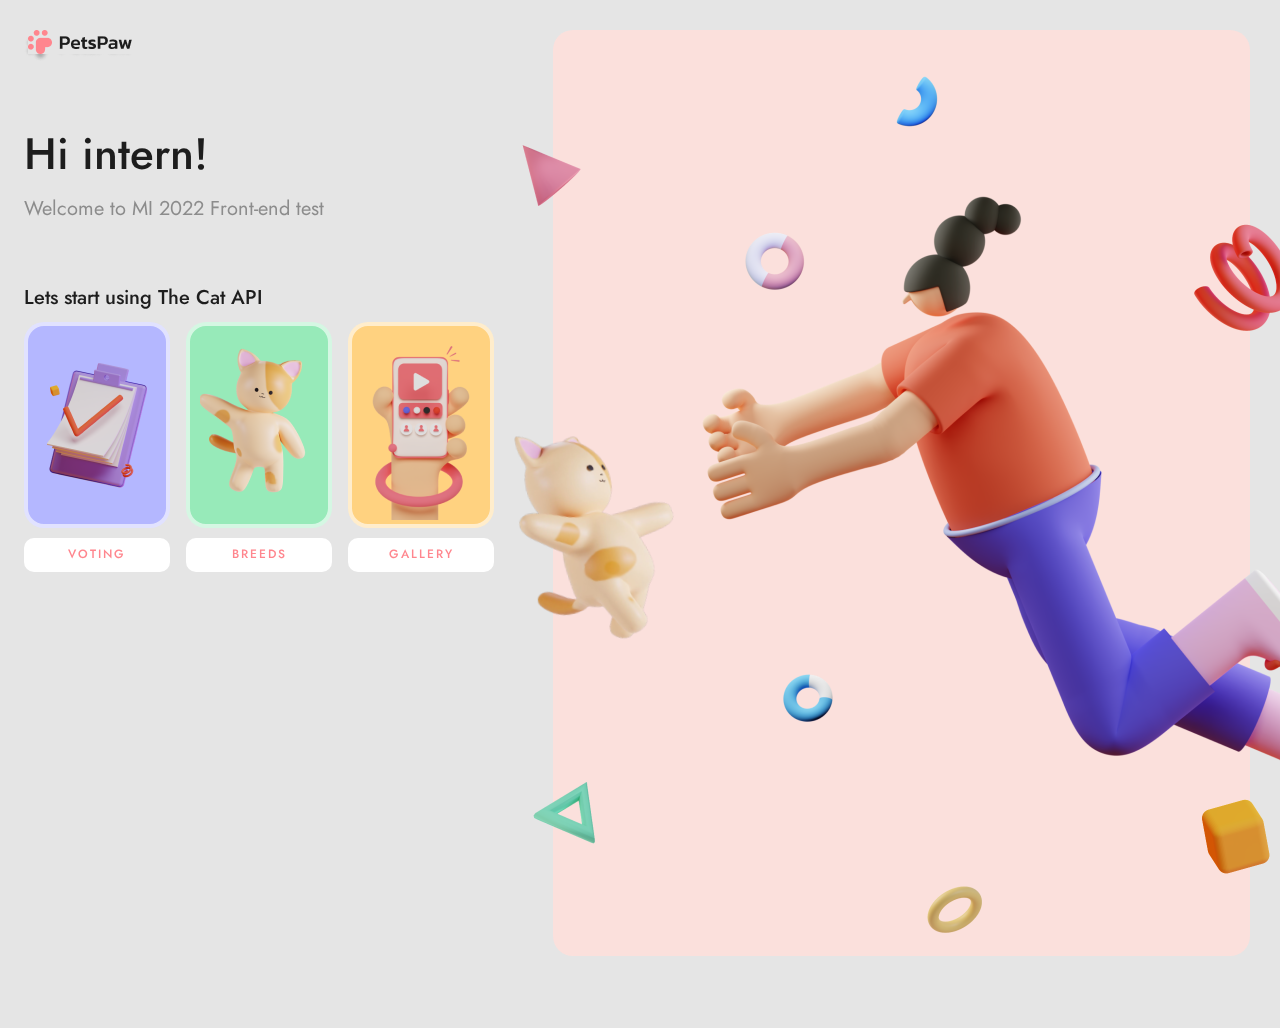
==== index.html @ 1d7abf95 "first commit" ====
<!DOCTYPE html>
<html lang="en">
<head>
  <meta charset="UTF-8">
  <meta http-equiv="X-UA-Compatible" content="IE=edge">
  <meta name="viewport" content="width=device-width, initial-scale=1.0">
  <link rel="preconnect" href="https://fonts.googleapis.com">
<link rel="preconnect" href="https://fonts.gstatic.com" crossorigin>
<link href="https://fonts.googleapis.com/css2?family=Jost:wght@400;500;700&display=swap" rel="stylesheet">
  <link rel="stylesheet" href="./icomoon/style.css">
  <link rel="stylesheet" href="./scss/normalize.css">
  <link rel="stylesheet" href="./scss/style.css">
  <title>Document</title>
</head>
<body >
  <div class="wrap">
    <div class="wrap__container-left">
    <header class="header">
      <div class="header__container">
        <div class="header__logo">
          <a href="/"><img src="./image/logo.png" alt="Logo"></a>
        </div>
        
      </div>
    </header> 
    <main class="main">
      <div class="main__container">
        <div class="main__fix-block">
          <h2 class="main__title">
            Hi intern!
          </h2>
          <span class="main__sub-title">
            Welcome to MI 2022 Front-end test
          </span>
          <h3 class="main__text">
            Lets start using The Cat API
          </h3>
          <div class="main__cards">
            <div class="main__item">
              <div class="main__img bg-purpur">
                <img src="./image/vote.png" alt="">
              </div>
              <a href="/Voting.html"><div class="main__btn btn">VOTING</div></a>
            </div>
            <div class="main__item">
              <div class="main__img bg-green">
                <img src="./image/pet-breeds.png" alt="">
              </div>
              <a href="Breeds.html"><div class="main__btn btn">BREEDS</div></a>
            </div>
            <div class="main__item">
              <div class="main__img bg-yellow">
                <img src="./image/images-search.png" alt="">
              </div>
              <a href="Gallery.html"><div class="main__btn btn">GALLERY</div></a>
            </div>
          </div>
        </div>
        </div>
      </div>
    </main>
    <div class="wrap__container-right color_bg">
      
      <div class="img_home">
        <img src="./image/girl-and-pet.png" alt="">
      </div>
    </div>
  </div>


  <script src="./js/elements.js"></script>
</body>
</html>
---- icomoon/style.css ----
@font-face {
  font-family: 'icomoon';
  src:  url('fonts/icomoon.eot?8xhl5u');
  src:  url('fonts/icomoon.eot?8xhl5u#iefix') format('embedded-opentype'),
    url('fonts/icomoon.ttf?8xhl5u') format('truetype'),
    url('fonts/icomoon.woff?8xhl5u') format('woff'),
    url('fonts/icomoon.svg?8xhl5u#icomoon') format('svg');
  font-weight: normal;
  font-style: normal;
  font-display: block;
}

[class^="icon-"], [class*=" icon-"] {
  /* use !important to prevent issues with browser extensions that change fonts */
  font-family: 'icomoon' !important;
  speak: never;
  font-style: normal;
  font-weight: normal;
  font-variant: normal;
  text-transform: none;
  line-height: 1;

  /* Better Font Rendering =========== */
  -webkit-font-smoothing: antialiased;
  -moz-osx-font-smoothing: grayscale;
}

.icon-arrow-back:before {
  content: "\e900";
  color: #ff868e;
}
.icon-close:before {
  content: "\e901";
  color: #ff868e;
}
.icon-dislike:before {
  content: "\e902";
  color: #ff868e;
}
.icon-error:before {
  content: "\e903";
  color: #ff868e;
}
.icon-fav-color:before {
  content: "\e904";
  color: #ff868e;
}
.icon-favorite:before {
  content: "\e905";
  color: #ff868e;
}
.icon-like:before {
  content: "\e906";
  color: #ff868e;
}
.icon-like.active:before {
  content: "\e906";
  color: #fff;
}

.icon-search:before {
  content: "\e907";
  color: #ff868e;
}

.icon-search:before {
  content: "\e907";
  color: #ff868e;
  transition: all .1s ease;
}

.icon-sort-color:before {
  content: "\e908";
  color: #ff868e;
}
.icon-success:before {
  content: "\e909";
  color: #97eab9;
}
.icon-update:before {
  content: "\e90a";
  color: #ff868e;
}
.icon-upload:before {
  content: "\e90b";
  color: #ff868e;
}
---- scss/style.css ----
.voting__like{width:80px;height:80px;background:#97eab9;border:none;font-size:30px;transition:all .1s ease}.voting__like:hover{background:rgba(151,234,185,.3)}.voting__like:hover::before{color:#97eab9}.voting__like::before{color:#fff}.voting__favor{width:80px;height:80px;background:#ff868e;border:none;font-size:30px;transition:all .1s ease}.voting__favor:hover{background:rgba(255,134,142,.3)}.voting__favor:hover::before{color:#ff868e}.voting__favor::before{color:#fff}.voting__dislike{width:80px;height:80px;background:#ffd280;border:none;font-size:30px;transition:all .1s ease}.voting__dislike:hover{background:rgba(255,210,128,.3)}.voting__dislike:hover::before{color:#ffd280}.voting__dislike::before{color:#fff}.voting__img{margin-bottom:52px;position:relative}.voting__btn-actions{display:inline-block;position:absolute;bottom:0;left:50%;transform:translate(-50%, 50%);border-radius:20px;background:#fff;overflow:hidden;border:4px solid #fff}.voting__item{display:flex;justify-content:space-between;align-items:center;background:#f8f8f7;padding:15px;border-radius:10px;margin-bottom:10px}.voting__time{padding:10px;background:#fff;font-weight:400;font-size:16px;line-height:150%;border-radius:10px;margin-right:20px}.voting__text{flex:1 1 auto;color:#8c8c8c}.voting__reaction{font-size:20px}.voting__reaction.icon-like::before{color:#97eab9}.voting__reaction.icon-favorite::before{color:#ff868e}.voting__reaction.icon-dislike::before{color:#ffd280}.select{flex:0 0 225px;position:relative}.select__header{display:flex;background:#f8f8f7;border-radius:10px;cursor:pointer;color:#8c8c8c}.select__header-filter{background:#fff}.select__current{padding:10px}.select__icon{height:20px;width:20px;background:url("../image/icon/arrow-select.svg") no-repeat center center;position:absolute;top:50%;right:5px;transform:translateY(-50%)}.select__body{display:none;position:absolute;top:100%;left:0;right:0;border-radius:20px;background:#fff;overflow:hidden;z-index:10}.select__item{padding:10px 20px;line-height:24px;font-size:16px;font-weight:400;cursor:pointer;color:#8c8c8c}.select__item:hover{background:#f9f9f9}.select__is-active .select__body{display:block}.select__is-active .select__icon{transform:rotateZ(180deg) translateY(50%)}.select-limit{flex:0 0 100px}.filter{display:flex;justify-content:space-between;flex-flow:wrap;background:#f8f8f7;padding:10px 20px 20px 20px;border-radius:20px;gap:10px;margin-bottom:20px}.filter__inner{display:flex;justify-content:space-between;gap:10px}.filter__inner>div{flex:1 1 auto}.filter__title{padding-left:10px;text-transform:uppercase;color:#8c8c8c;font-size:10px;line-height:18px;font-family:"Jost"}.filter__item{flex:45%}.select-breeds>.select-limit{flex:0 0 100px}.gallery{display:grid;margin:0 auto;gap:20px;grid-template-columns:1fr 1fr 1fr;grid-auto-rows:140px}.gallery__img{width:100%;height:100%}.gallery__img img{height:100%;width:100%;-o-object-fit:cover;object-fit:cover}.gallery__button{position:absolute;bottom:-100px;left:10px;right:10px;border-radius:10px;background:#000;color:#fff;z-index:10;transition:all .3s ease;text-align:center}.gallery__item{background:#ccc;position:relative;border-radius:20px;overflow:hidden}.gallery__item::after{content:"";position:absolute;top:0;left:0;right:0;bottom:0;background:rgba(255,134,142,.6);z-index:5;visibility:hidden;opacity:0;transition:all .1s ease}.gallery__item:hover::after{visibility:visible;opacity:1}.gallery__item:hover .gallery__button{bottom:10px}.gellery__item-big{grid-row-start:span 2;grid-column-start:span 2}.gellery__item-c{grid-column-start:span 2}.gellery__item-r{grid-row-start:span 2}body{background:#e5e5e5;font-family:"Jost",sans-serif;font-weight:500;color:#1d1d1d}.wrap__container-right__body{background:#fff;border-radius:20px;display:flex;flex-direction:column;padding:20px}.btn{border-radius:10px;border:none;background:#fff;text-transform:uppercase;color:#ff868e;padding:10px 0;text-align:center}.btn.active{background:#ff868e;color:#fff}.color-text{color:#1d1d1d}.wrap{display:flex;justify-content:flex-end}.wrap__container-left{flex:0 0 500px;position:fixed;right:770px}.wrap__container-right{flex:0 0 680px;padding:30px 30px 0 0}.wrap__container-right.color_bg{position:relative;padding:0px 0px 0 0}.wrap__container-right.color_bg::after{content:"";position:absolute;top:30px;right:30px;width:90%;height:90%;background:#fbe0dc;border-radius:20px;z-index:-1}a{text-decoration:none}.btn-back{background:#fbe0dc;width:40px;height:40px;margin-right:10px;cursor:pointer}.btn-title{background:#ff868e;color:#fff;padding:10px 30px}.btn-upload{background:#fbe0dc;padding:10px 30px;margin-left:auto;font-family:"Jost";font-size:12px;line-height:16px}.icon-update{flex:0 0 40px;height:40px;cursor:pointer}.btn-navigate{margin-bottom:20px;display:flex;align-items:center;gap:10px}.icon-sort-up,.icon-sort-down{position:relative;width:40px;height:40px;background:#f8f8f7;border:2px solid rgba(0,0,0,0)}.icon-sort-up:hover,.icon-sort-down:hover{border:2px solid #fbe0dc}.icon-sort-up:hover::before,.icon-sort-down:hover::before{background:url("../image/icon/sort-up-r.svg") no-repeat}.icon-sort-up::before,.icon-sort-down::before{content:"";position:absolute;background:url("../image/icon/sort-up.svg") no-repeat;width:20px;height:20px;top:50%;left:50%;transform:translate(-50%, -50%)}.icon-sort-down:hover::before{background:url("../image/icon/sort-down-r.svg") no-repeat}.icon-sort-down::before{background:url("../image/icon/sort-down.svg") no-repeat}.header{position:relative}.header__container{max-width:1293px;display:flex;margin:0 auto;padding:30px 0}.header__logo{flex:1 1 auto}.header__actiions{flex:0 0 680px;display:flex;justify-content:space-between;align-items:center;box-sizing:border-box;gap:10px;margin-bottom:10px}.search-header{display:flex;justify-content:space-between;align-items:center;flex:0 0 430px;border-radius:20px;background:#fff;padding:0 20px;border:2px solid rgba(0,0,0,0);transition:all .1s ease}.search-header:hover{border:2px solid #fbe0dc}.search-header:hover .icon-search:before{color:#fff}.search-header:hover .search-header__btn{background:#ff868e}.search-header__btn{background:#fbe0dc;border:none;padding:10px;font-size:20px;border-radius:10px;transition:all .1s ease}.search-header__input{width:100%;box-sizing:border-box;border:none;height:60px}.search-header__input:focus-visible{outline:none}.btn-header{width:60px;height:60px;border-radius:20px;border:none;background:#fff;font-size:30px;transition:all .1s ease}.btn-header.active{background:#ff868e}.btn-header:hover{background:#fbe0dc}.main__container{max-width:1293px;display:flex;align-items:center;margin:0 auto;padding:30px 0}.main__fix-block{flex:1 1 auto}.main__title{font-size:44px;font-weight:500;line-height:131.8181818182%;margin-bottom:10px}.main__sub-title{font-size:20px;display:inline-block;color:#8c8c8c;font-weight:400;line-height:145%;margin-bottom:60px}.main__text{font-size:20px;font-weight:500;line-height:145%;margin-bottom:10px}.main__cards{display:flex}.main__item{margin-right:16px}.main__item:hover .main__btn{background:#fbe0dc}.main__img{width:138px;height:198px;border-radius:20px;border:4px solid rgba(255,255,255,.6);margin-bottom:10px}.main__img.active{border:4px solid rgba(255,134,142,.6)}.main__img.bg-green{background:#97eab9}.main__img.bg-purpur{background:#b4b7ff}.main__img.bg-yellow{background:#ffd280}.main__img img{-o-object-fit:contain;object-fit:contain;width:100%;height:100%}.main__btn{font-size:12px;letter-spacing:2px;transition:all .1s ease}.main__right{flex:0 0 680px}
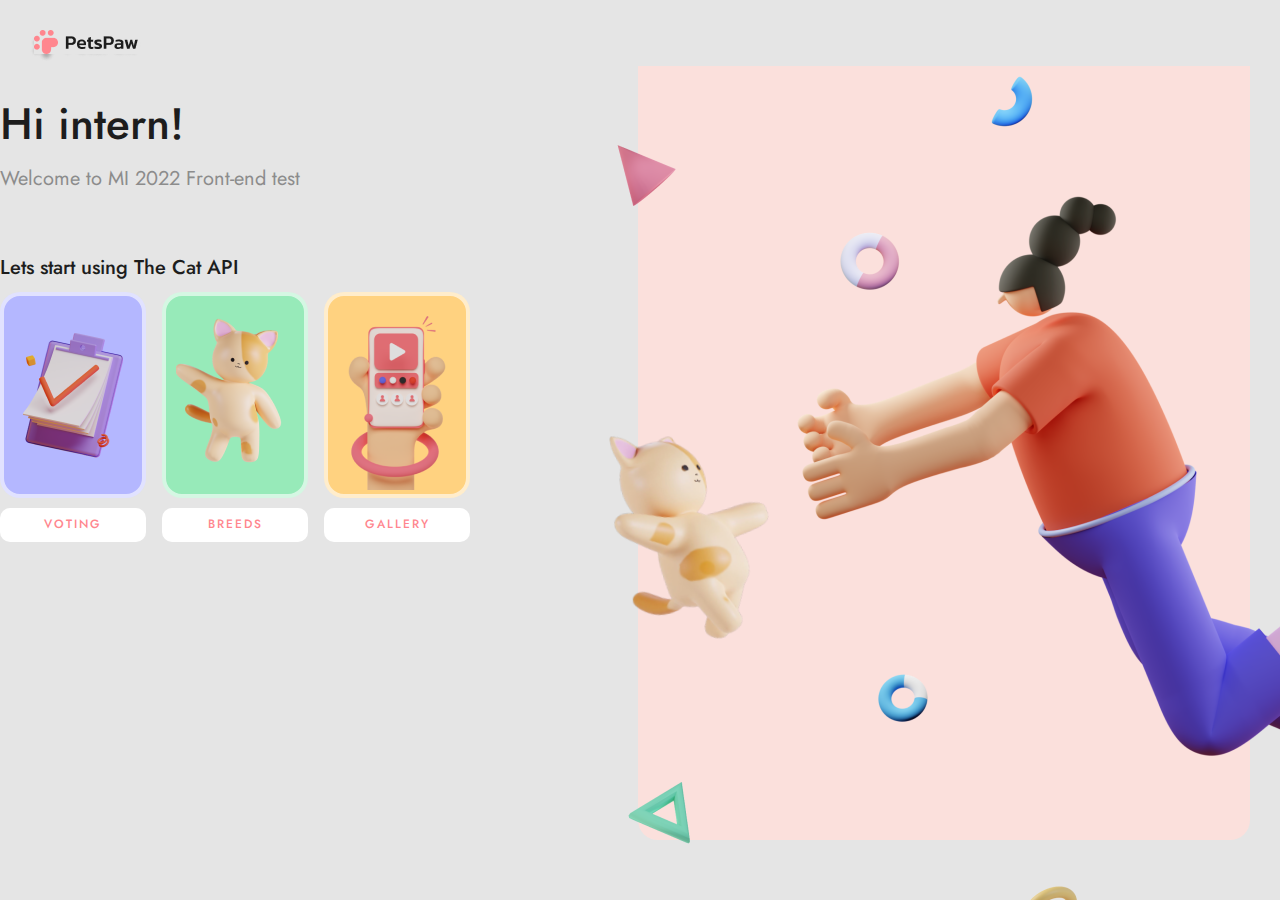
==== commit 49888f26: "add modal" ====
--- a/index.html
+++ b/index.html
@@ -14,7 +14,7 @@
 </head>
 <body >
   <div class="wrap">
-    <div class="wrap__container-left">
+    
     <header class="header">
       <div class="header__container">
         <div class="header__logo">
--- a/scss/style.css
+++ b/scss/style.css
@@ -1 +1 @@
-.voting__like{width:80px;height:80px;background:#97eab9;border:none;font-size:30px;transition:all .1s ease}.voting__like:hover{background:rgba(151,234,185,.3)}.voting__like:hover::before{color:#97eab9}.voting__like::before{color:#fff}.voting__favor{width:80px;height:80px;background:#ff868e;border:none;font-size:30px;transition:all .1s ease}.voting__favor:hover{background:rgba(255,134,142,.3)}.voting__favor:hover::before{color:#ff868e}.voting__favor::before{color:#fff}.voting__dislike{width:80px;height:80px;background:#ffd280;border:none;font-size:30px;transition:all .1s ease}.voting__dislike:hover{background:rgba(255,210,128,.3)}.voting__dislike:hover::before{color:#ffd280}.voting__dislike::before{color:#fff}.voting__img{margin-bottom:52px;position:relative}.voting__btn-actions{display:inline-block;position:absolute;bottom:0;left:50%;transform:translate(-50%, 50%);border-radius:20px;background:#fff;overflow:hidden;border:4px solid #fff}.voting__item{display:flex;justify-content:space-between;align-items:center;background:#f8f8f7;padding:15px;border-radius:10px;margin-bottom:10px}.voting__time{padding:10px;background:#fff;font-weight:400;font-size:16px;line-height:150%;border-radius:10px;margin-right:20px}.voting__text{flex:1 1 auto;color:#8c8c8c}.voting__reaction{font-size:20px}.voting__reaction.icon-like::before{color:#97eab9}.voting__reaction.icon-favorite::before{color:#ff868e}.voting__reaction.icon-dislike::before{color:#ffd280}.select{flex:0 0 225px;position:relative}.select__header{display:flex;background:#f8f8f7;border-radius:10px;cursor:pointer;color:#8c8c8c}.select__header-filter{background:#fff}.select__current{padding:10px}.select__icon{height:20px;width:20px;background:url("../image/icon/arrow-select.svg") no-repeat center center;position:absolute;top:50%;right:5px;transform:translateY(-50%)}.select__body{display:none;position:absolute;top:100%;left:0;right:0;border-radius:20px;background:#fff;overflow:hidden;z-index:10}.select__item{padding:10px 20px;line-height:24px;font-size:16px;font-weight:400;cursor:pointer;color:#8c8c8c}.select__item:hover{background:#f9f9f9}.select__is-active .select__body{display:block}.select__is-active .select__icon{transform:rotateZ(180deg) translateY(50%)}.select-limit{flex:0 0 100px}.filter{display:flex;justify-content:space-between;flex-flow:wrap;background:#f8f8f7;padding:10px 20px 20px 20px;border-radius:20px;gap:10px;margin-bottom:20px}.filter__inner{display:flex;justify-content:space-between;gap:10px}.filter__inner>div{flex:1 1 auto}.filter__title{padding-left:10px;text-transform:uppercase;color:#8c8c8c;font-size:10px;line-height:18px;font-family:"Jost"}.filter__item{flex:45%}.select-breeds>.select-limit{flex:0 0 100px}.gallery{display:grid;margin:0 auto;gap:20px;grid-template-columns:1fr 1fr 1fr;grid-auto-rows:140px}.gallery__img{width:100%;height:100%}.gallery__img img{height:100%;width:100%;-o-object-fit:cover;object-fit:cover}.gallery__button{position:absolute;bottom:-100px;left:10px;right:10px;border-radius:10px;background:#000;color:#fff;z-index:10;transition:all .3s ease;text-align:center}.gallery__item{background:#ccc;position:relative;border-radius:20px;overflow:hidden}.gallery__item::after{content:"";position:absolute;top:0;left:0;right:0;bottom:0;background:rgba(255,134,142,.6);z-index:5;visibility:hidden;opacity:0;transition:all .1s ease}.gallery__item:hover::after{visibility:visible;opacity:1}.gallery__item:hover .gallery__button{bottom:10px}.gellery__item-big{grid-row-start:span 2;grid-column-start:span 2}.gellery__item-c{grid-column-start:span 2}.gellery__item-r{grid-row-start:span 2}body{background:#e5e5e5;font-family:"Jost",sans-serif;font-weight:500;color:#1d1d1d}.wrap__container-right__body{background:#fff;border-radius:20px;display:flex;flex-direction:column;padding:20px}.btn{border-radius:10px;border:none;background:#fff;text-transform:uppercase;color:#ff868e;padding:10px 0;text-align:center}.btn.active{background:#ff868e;color:#fff}.color-text{color:#1d1d1d}.wrap{display:flex;justify-content:flex-end}.wrap__container-left{flex:0 0 500px;position:fixed;right:770px}.wrap__container-right{flex:0 0 680px;padding:30px 30px 0 0}.wrap__container-right.color_bg{position:relative;padding:0px 0px 0 0}.wrap__container-right.color_bg::after{content:"";position:absolute;top:30px;right:30px;width:90%;height:90%;background:#fbe0dc;border-radius:20px;z-index:-1}a{text-decoration:none}.btn-back{background:#fbe0dc;width:40px;height:40px;margin-right:10px;cursor:pointer}.btn-title{background:#ff868e;color:#fff;padding:10px 30px}.btn-upload{background:#fbe0dc;padding:10px 30px;margin-left:auto;font-family:"Jost";font-size:12px;line-height:16px}.icon-update{flex:0 0 40px;height:40px;cursor:pointer}.btn-navigate{margin-bottom:20px;display:flex;align-items:center;gap:10px}.icon-sort-up,.icon-sort-down{position:relative;width:40px;height:40px;background:#f8f8f7;border:2px solid rgba(0,0,0,0)}.icon-sort-up:hover,.icon-sort-down:hover{border:2px solid #fbe0dc}.icon-sort-up:hover::before,.icon-sort-down:hover::before{background:url("../image/icon/sort-up-r.svg") no-repeat}.icon-sort-up::before,.icon-sort-down::before{content:"";position:absolute;background:url("../image/icon/sort-up.svg") no-repeat;width:20px;height:20px;top:50%;left:50%;transform:translate(-50%, -50%)}.icon-sort-down:hover::before{background:url("../image/icon/sort-down-r.svg") no-repeat}.icon-sort-down::before{background:url("../image/icon/sort-down.svg") no-repeat}.header{position:relative}.header__container{max-width:1293px;display:flex;margin:0 auto;padding:30px 0}.header__logo{flex:1 1 auto}.header__actiions{flex:0 0 680px;display:flex;justify-content:space-between;align-items:center;box-sizing:border-box;gap:10px;margin-bottom:10px}.search-header{display:flex;justify-content:space-between;align-items:center;flex:0 0 430px;border-radius:20px;background:#fff;padding:0 20px;border:2px solid rgba(0,0,0,0);transition:all .1s ease}.search-header:hover{border:2px solid #fbe0dc}.search-header:hover .icon-search:before{color:#fff}.search-header:hover .search-header__btn{background:#ff868e}.search-header__btn{background:#fbe0dc;border:none;padding:10px;font-size:20px;border-radius:10px;transition:all .1s ease}.search-header__input{width:100%;box-sizing:border-box;border:none;height:60px}.search-header__input:focus-visible{outline:none}.btn-header{width:60px;height:60px;border-radius:20px;border:none;background:#fff;font-size:30px;transition:all .1s ease}.btn-header.active{background:#ff868e}.btn-header:hover{background:#fbe0dc}.main__container{max-width:1293px;display:flex;align-items:center;margin:0 auto;padding:30px 0}.main__fix-block{flex:1 1 auto}.main__title{font-size:44px;font-weight:500;line-height:131.8181818182%;margin-bottom:10px}.main__sub-title{font-size:20px;display:inline-block;color:#8c8c8c;font-weight:400;line-height:145%;margin-bottom:60px}.main__text{font-size:20px;font-weight:500;line-height:145%;margin-bottom:10px}.main__cards{display:flex}.main__item{margin-right:16px}.main__item:hover .main__btn{background:#fbe0dc}.main__img{width:138px;height:198px;border-radius:20px;border:4px solid rgba(255,255,255,.6);margin-bottom:10px}.main__img.active{border:4px solid rgba(255,134,142,.6)}.main__img.bg-green{background:#97eab9}.main__img.bg-purpur{background:#b4b7ff}.main__img.bg-yellow{background:#ffd280}.main__img img{-o-object-fit:contain;object-fit:contain;width:100%;height:100%}.main__btn{font-size:12px;letter-spacing:2px;transition:all .1s ease}.main__right{flex:0 0 680px}+.voting__like{width:80px;height:80px;background:#97eab9;border:none;font-size:30px;transition:all .1s ease}.voting__like:hover{background:rgba(151,234,185,.3)}.voting__like:hover::before{color:#97eab9}.voting__like::before{color:#fff}.voting__favor{width:80px;height:80px;background:#ff868e;border:none;font-size:30px;transition:all .1s ease}.voting__favor:hover{background:rgba(255,134,142,.3)}.voting__favor:hover::before{color:#ff868e}.voting__favor::before{color:#fff}.voting__dislike{width:80px;height:80px;background:#ffd280;border:none;font-size:30px;transition:all .1s ease}.voting__dislike:hover{background:rgba(255,210,128,.3)}.voting__dislike:hover::before{color:#ffd280}.voting__dislike::before{color:#fff}.voting__img{margin-bottom:52px;position:relative}.voting__btn-actions{display:inline-block;position:absolute;bottom:0;left:50%;transform:translate(-50%, 50%);border-radius:20px;background:#fff;overflow:hidden;border:4px solid #fff}.voting__item{display:flex;justify-content:space-between;align-items:center;background:#f8f8f7;padding:15px;border-radius:10px;margin-bottom:10px}.voting__time{padding:10px;background:#fff;font-weight:400;font-size:16px;line-height:150%;border-radius:10px;margin-right:20px}.voting__text{flex:1 1 auto;color:#8c8c8c}.voting__reaction{font-size:20px}.voting__reaction.icon-like::before{color:#97eab9}.voting__reaction.icon-favorite::before{color:#ff868e}.voting__reaction.icon-dislike::before{color:#ffd280}.select{flex:0 0 225px;position:relative}.select__header{display:flex;background:#f8f8f7;border-radius:10px;cursor:pointer;color:#8c8c8c}.select__header-filter{background:#fff}.select__current{padding:10px}.select__icon{height:20px;width:20px;background:url("../image/icon/arrow-select.svg") no-repeat center center;position:absolute;top:50%;right:5px;transform:translateY(-50%)}.select__body{display:none;position:absolute;top:100%;left:0;right:0;border-radius:20px;background:#fff;overflow:hidden;z-index:10}.select__item{padding:10px 20px;line-height:24px;font-size:16px;font-weight:400;cursor:pointer;color:#8c8c8c}.select__item:hover{background:#f9f9f9}.select__is-active .select__body{display:block}.select__is-active .select__icon{transform:rotateZ(180deg) translateY(50%)}.select-limit{flex:0 0 100px}.filter{display:flex;justify-content:space-between;flex-flow:wrap;background:#f8f8f7;padding:10px 20px 20px 20px;border-radius:20px;gap:10px;margin-bottom:20px}.filter__inner{display:flex;justify-content:space-between;gap:10px}.filter__inner>div{flex:1 1 auto}.filter__title{padding-left:10px;text-transform:uppercase;color:#8c8c8c;font-size:10px;line-height:18px;font-family:"Jost"}.filter__item{flex:45%}.select-breeds>.select-limit{flex:0 0 100px}.gallery{display:grid;margin:0 auto;gap:20px;grid-template-columns:1fr 1fr 1fr;grid-auto-rows:140px}.gallery__img{width:100%;height:100%}.gallery__img img{height:100%;width:100%;-o-object-fit:cover;object-fit:cover}.gallery__button{position:absolute;bottom:-100px;left:10px;right:10px;border-radius:10px;background:#000;color:#fff;z-index:10;transition:all .3s ease;text-align:center}.gallery__btn-favorite{width:40px;height:40px;top:50%;left:50%;transform:translate(-50%, 550%);transition:all .3s ease;background:#fff;border:none;cursor:pointer}.gallery__item{background:#ccc;position:relative;border-radius:20px;overflow:hidden}.gallery__item::after{content:"";position:absolute;top:0;left:0;right:0;bottom:0;background:rgba(255,134,142,.6);z-index:5;visibility:hidden;opacity:0;transition:all .1s ease}.gallery__item:hover::after{visibility:visible;opacity:1}.gallery__item:hover .gallery__button{bottom:10px}.gallery__item:hover .gallery__btn-favorite{transform:translate(-50%, -50%)}.gellery__item-big{grid-row-start:span 2;grid-column-start:span 2}.gellery__item-c{grid-column-start:span 2}.gellery__item-r{grid-row-start:span 2}.slick-dots{position:absolute;display:flex;margin:0;left:50%;transform:translate(-50%, -50%);list-style:none;gap:5px;background:#fff;padding:10px;border-radius:20px}.slick-dots li{width:10px;height:10px;font-size:0;border-radius:50%;border:none;flex:0 0 10px;height:10px;background:#fbe0dc}.slick-dots li.slick-active{background:#ff868e}.slick-dots button{display:none}.modal-upload{position:fixed;width:640px;height:88vh;padding:20px;background:#f8f8f7;top:30px;right:-130%;border-radius:20px;text-align:center;z-index:25;transition:all .2s ease}.modal-upload__active{right:30px}.modal-upload__title{font-weight:500;font-size:36px;line-height:144.4444444444%;margin-top:80px}.modal-upload__subtitle{font-weight:400;font-size:20px;color:#8c8c8c;line-height:150%;margin-bottom:30px}.modal-upload__subtitle a{color:#ff868e}.modal-upload__clicl-img{height:260px;border:2px dashed #fbe0dc;border-radius:20px;position:relative;margin-bottom:20px}.modal-upload__clicl-img::after{position:absolute;content:"";top:50%;left:50%;transform:translate(-50%, -50%);width:200px;height:200px;background-image:url("../image/icon/Vbg.svg");z-index:-1}.modal-upload__text{font-weight:400;font-size:20px;color:#8c8c8c;position:relative;top:50%;transform:translateY(-50%);line-height:150%}.modal-upload__message{font-weight:400;font-size:20px;color:#8c8c8c;line-height:150%}html,body{overflow-x:hidden}.body__active{position:relative}.body__active::after{content:"";position:absolute;top:0;left:0;bottom:0;right:0;background:rgba(0,0,0,.5);z-index:22}body{background:#e5e5e5;font-family:"Jost",sans-serif;font-weight:500;color:#1d1d1d}button{cursor:pointer}.wrap__container-right__body{background:#fff;border-radius:20px;display:flex;flex-direction:column;padding:20px}.btn{border-radius:10px;border:none;background:#fff;text-transform:uppercase;color:#ff868e;padding:10px 0;text-align:center}.btn.active{background:#ff868e;color:#fff}.color-text{color:#1d1d1d}.wrap{display:flex;justify-content:flex-end;flex-direction:column}.wrap__container-left{position:fixed;right:830px}.wrap__container-right{max-width:680px;padding:30px 30px 0 0;margin-left:auto}.wrap__container-right.color_bg{position:absolute;padding:0px 0px 0 0;right:0;top:0px;bottom:0;overflow:hidden}.wrap__container-right.color_bg::after{content:"";position:absolute;top:30px;right:30px;width:90%;height:90%;background:#fbe0dc;border-radius:20px;z-index:-1}a{text-decoration:none}.btn-back{background:#fbe0dc;width:40px;height:40px;margin-right:10px;cursor:pointer}.bb{font-weight:500;color:#1d1d1d}.btn-title{background:#ff868e;color:#fff;padding:10px 30px}.btn-close{width:40px;height:40px;position:absolute;top:20px;right:20px}.btn-upload{background:#fbe0dc;padding:10px 30px;margin-left:auto;font-family:"Jost";font-size:12px;line-height:16px}.icon-update{flex:0 0 40px;height:40px;cursor:pointer}.btn-navigate{margin-bottom:20px;display:flex;align-items:center;gap:10px}.btn-navigate__coun-id{color:#fff;background:#ff868e;border-radius:10px;padding:10px 30px}.icon-sort-up,.icon-sort-down{position:relative;width:40px;height:40px;background:#f8f8f7;border:2px solid rgba(0,0,0,0)}.icon-sort-up:hover,.icon-sort-down:hover{border:2px solid #fbe0dc}.icon-sort-up:hover::before,.icon-sort-down:hover::before{background:url("../image/icon/sort-up-r.svg") no-repeat}.icon-sort-up::before,.icon-sort-down::before{content:"";position:absolute;background:url("../image/icon/sort-up.svg") no-repeat;width:20px;height:20px;top:50%;left:50%;transform:translate(-50%, -50%)}.icon-sort-down:hover::before{background:url("../image/icon/sort-down-r.svg") no-repeat}.icon-sort-down::before{background:url("../image/icon/sort-down.svg") no-repeat}.header{position:-webkit-sticky;position:sticky;top:0;background:#e5e5e5;z-index:20}.header__container{max-width:1293px;display:flex;margin-left:auto;padding:30px 30px 0 30px}.header__logo{flex:1 1 auto}.header__actiions{flex:0 0 680px;display:flex;justify-content:space-between;align-items:center;box-sizing:border-box;gap:10px;margin-bottom:10px}.search-header{display:flex;justify-content:space-between;align-items:center;flex:0 0 430px;border-radius:20px;background:#fff;padding:0 20px;border:2px solid rgba(0,0,0,0);transition:all .1s ease}.search-header:hover{border:2px solid #fbe0dc}.search-header:hover .icon-search:before{color:#fff}.search-header:hover .search-header__btn{background:#ff868e}.search-header__btn{background:#fbe0dc;border:none;padding:10px;font-size:20px;border-radius:10px;transition:all .1s ease}.search-header__input{width:100%;box-sizing:border-box;border:none;height:60px}.search-header__input:focus-visible{outline:none}.btn-header{width:60px;height:60px;border-radius:20px;border:none;background:#fff;font-size:30px;transition:all .1s ease}.btn-header.active{background:#ff868e}.btn-header:hover{background:#fbe0dc}.main__container{max-width:1293px;display:flex;align-items:center;margin:0 auto;padding:30px 0}.main__fix-block{flex:1 1 auto}.main__title{font-size:44px;font-weight:500;line-height:131.8181818182%;margin-bottom:10px}.main__sub-title{font-size:20px;display:inline-block;color:#8c8c8c;font-weight:400;line-height:145%;margin-bottom:60px}.main__text{font-size:20px;font-weight:500;line-height:145%;margin-bottom:10px}.main__cards{display:flex}.main__item{margin-right:16px}.main__item:hover .main__btn{background:#fbe0dc}.main__img{width:138px;height:198px;border-radius:20px;border:4px solid rgba(255,255,255,.6);margin-bottom:10px}.main__img.active{border:4px solid rgba(255,134,142,.6)}.main__img.bg-green{background:#97eab9}.main__img.bg-purpur{background:#b4b7ff}.main__img.bg-yellow{background:#ffd280}.main__img img{-o-object-fit:contain;object-fit:contain;width:100%;height:100%}.main__btn{font-size:12px;letter-spacing:2px;transition:all .1s ease}.main__right{flex:0 0 680px}.info{position:relative;margin-top:50px;padding:25px 40px 40px 40px;border-radius:20px;border:2px solid #fbe0dc}.info__name{position:absolute;left:50%;top:0;background:#fff;transform:translate(-50%, -50%);padding:5px 40px;border-radius:20px;font-size:36px;line-height:144.4444444444%;font-weight:500}.info__subtitle{text-align:center;color:#8c8c8c;font-size:20px;font-weight:500;line-height:145%;margin-bottom:20px}.info__characteristics{display:flex;justify-content:space-between}.info__l{width:48%}.info__item:not(:last-child){margin-bottom:10px}.info__characteristics-title{font-size:16px;line-height:143.75%;font-weight:500;font-family:"Jost"}.info__characteristics-text{margin-top:0;font-size:16px;line-height:143.75%;font-weight:400;font-family:"Jost";color:#8c8c8c}.info__r{width:48%}